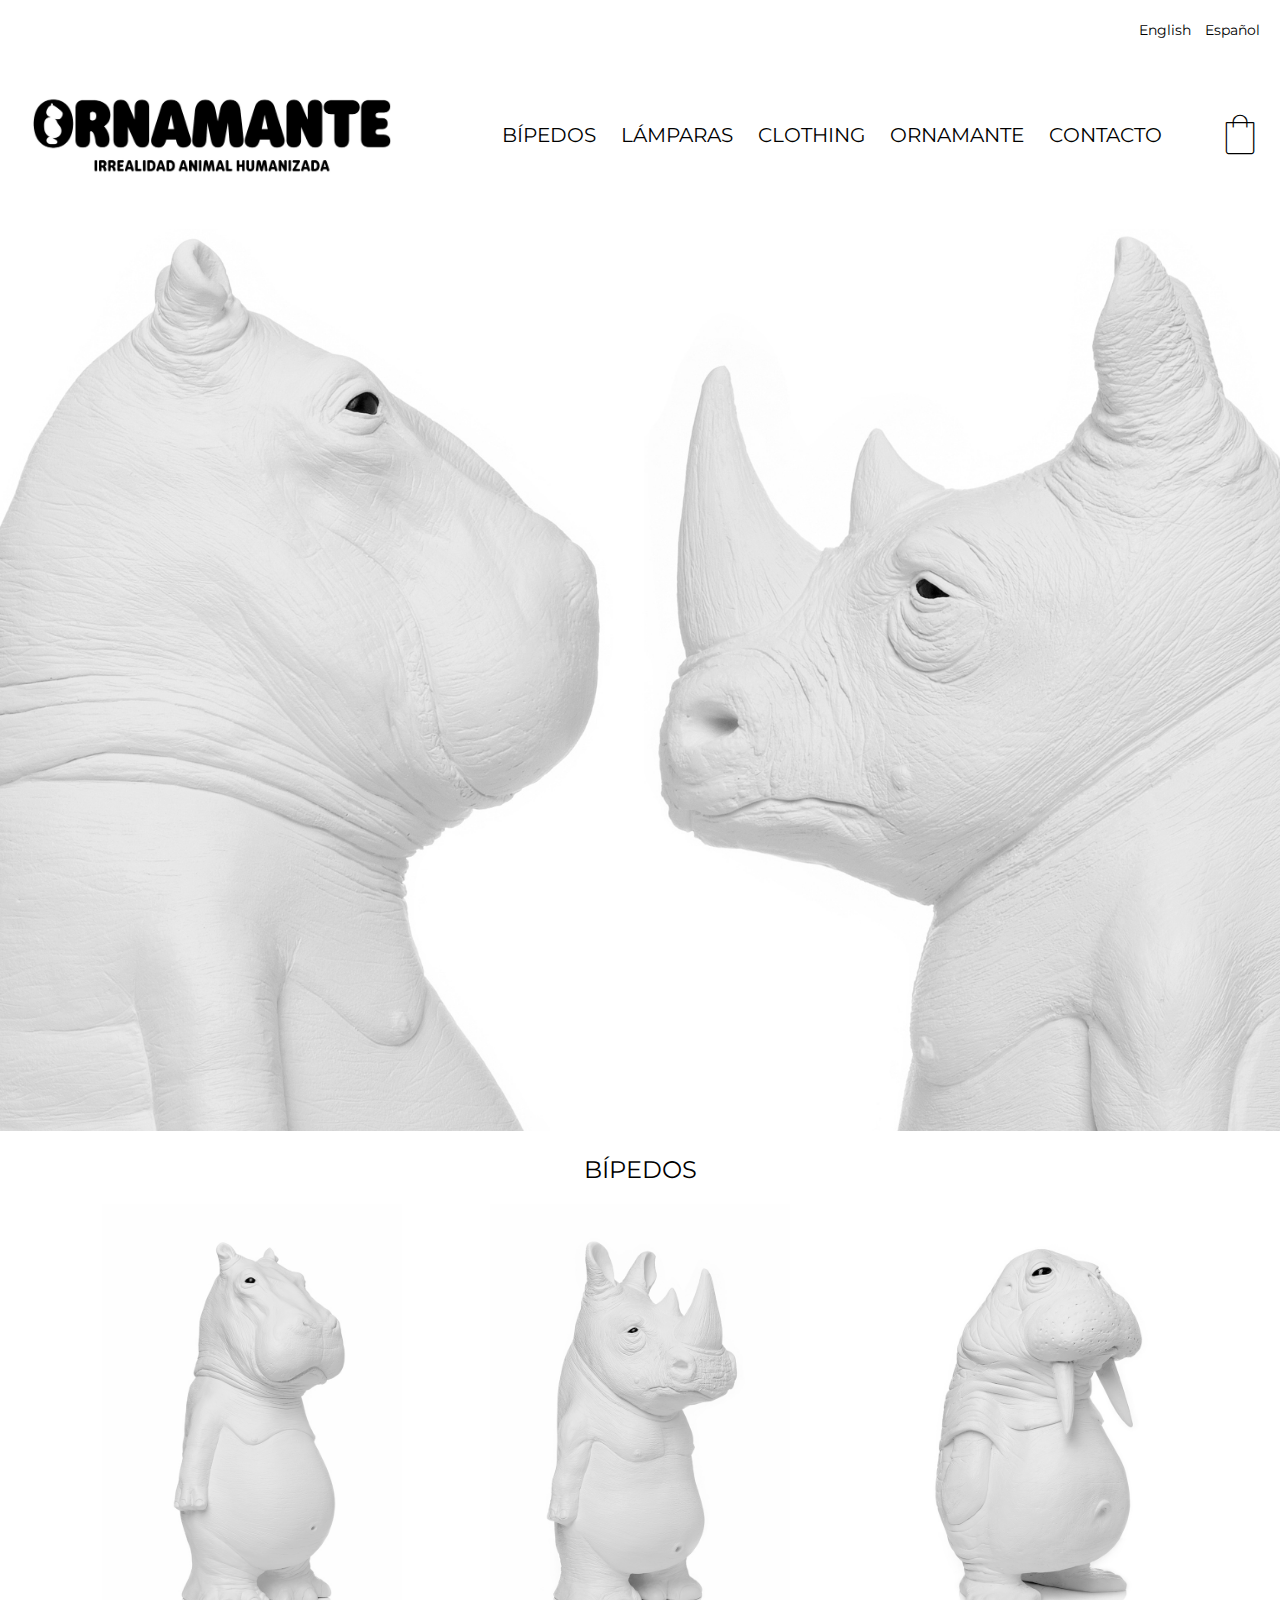
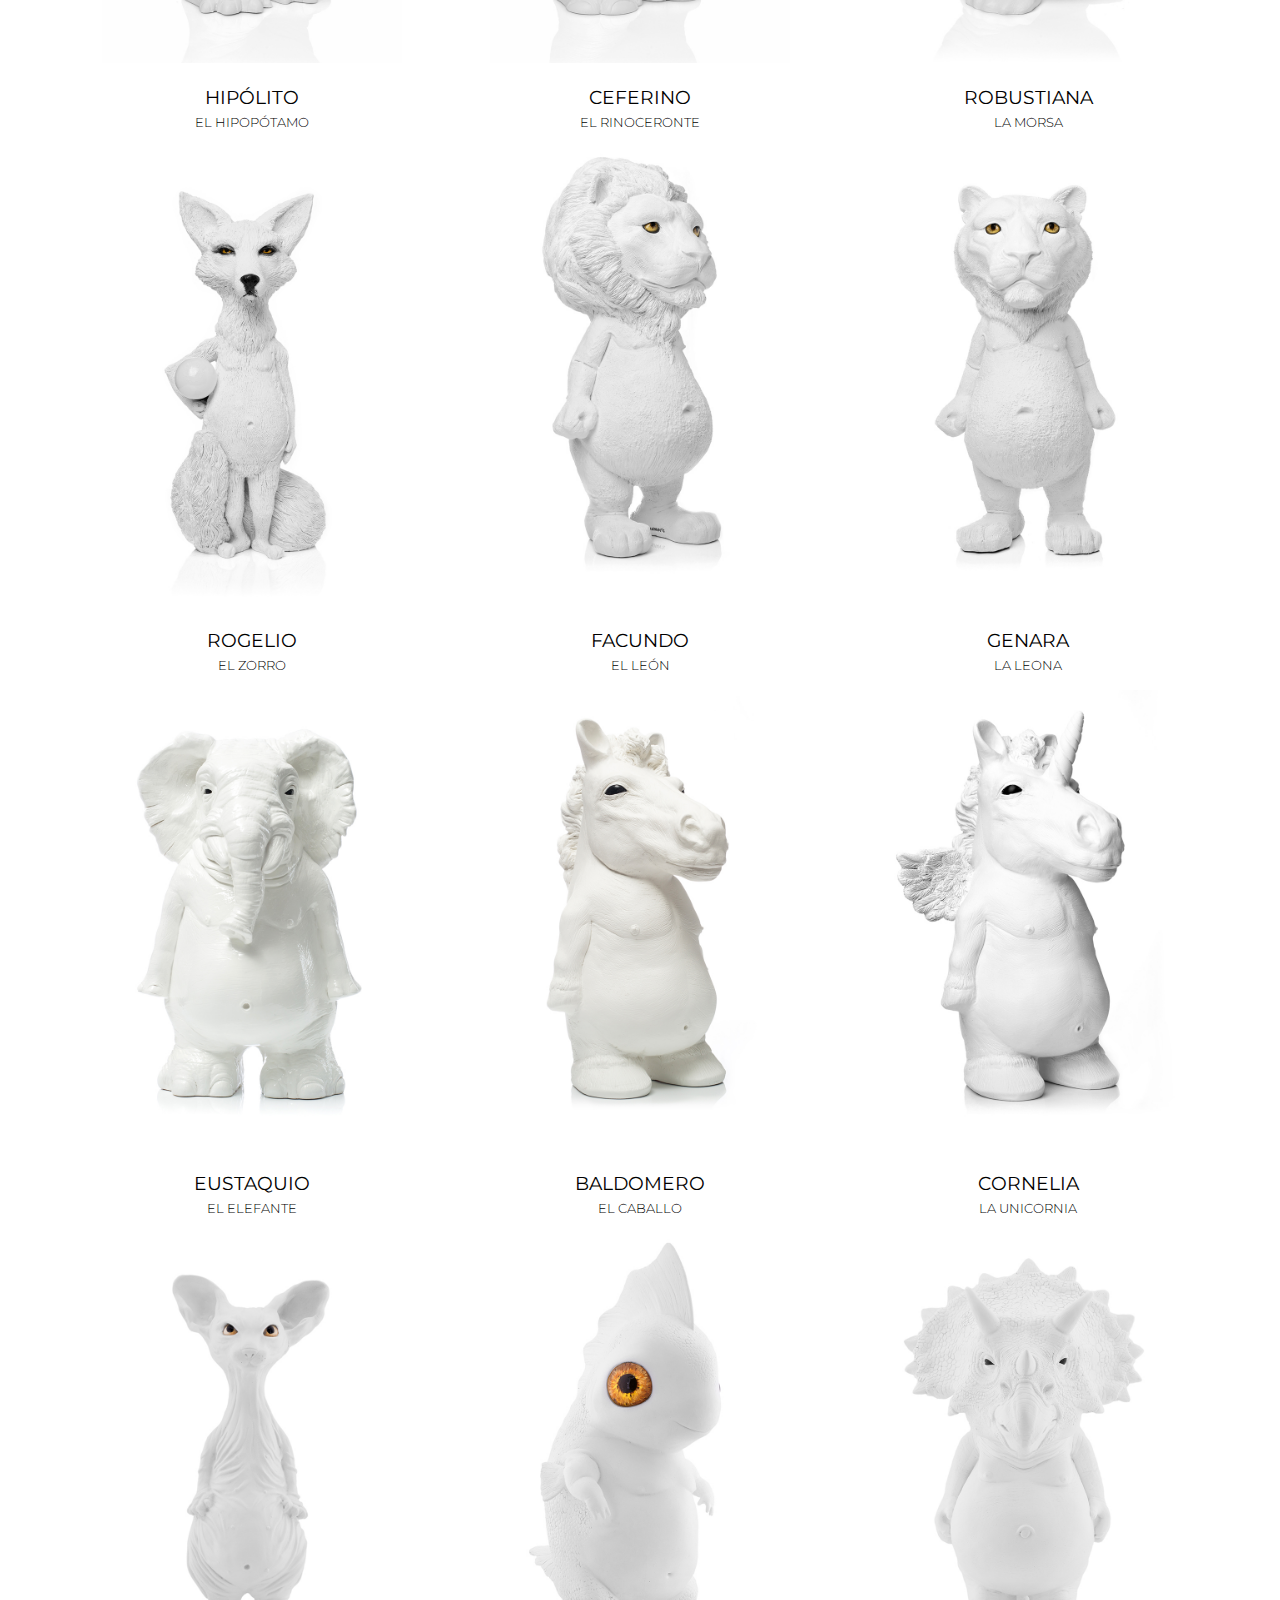
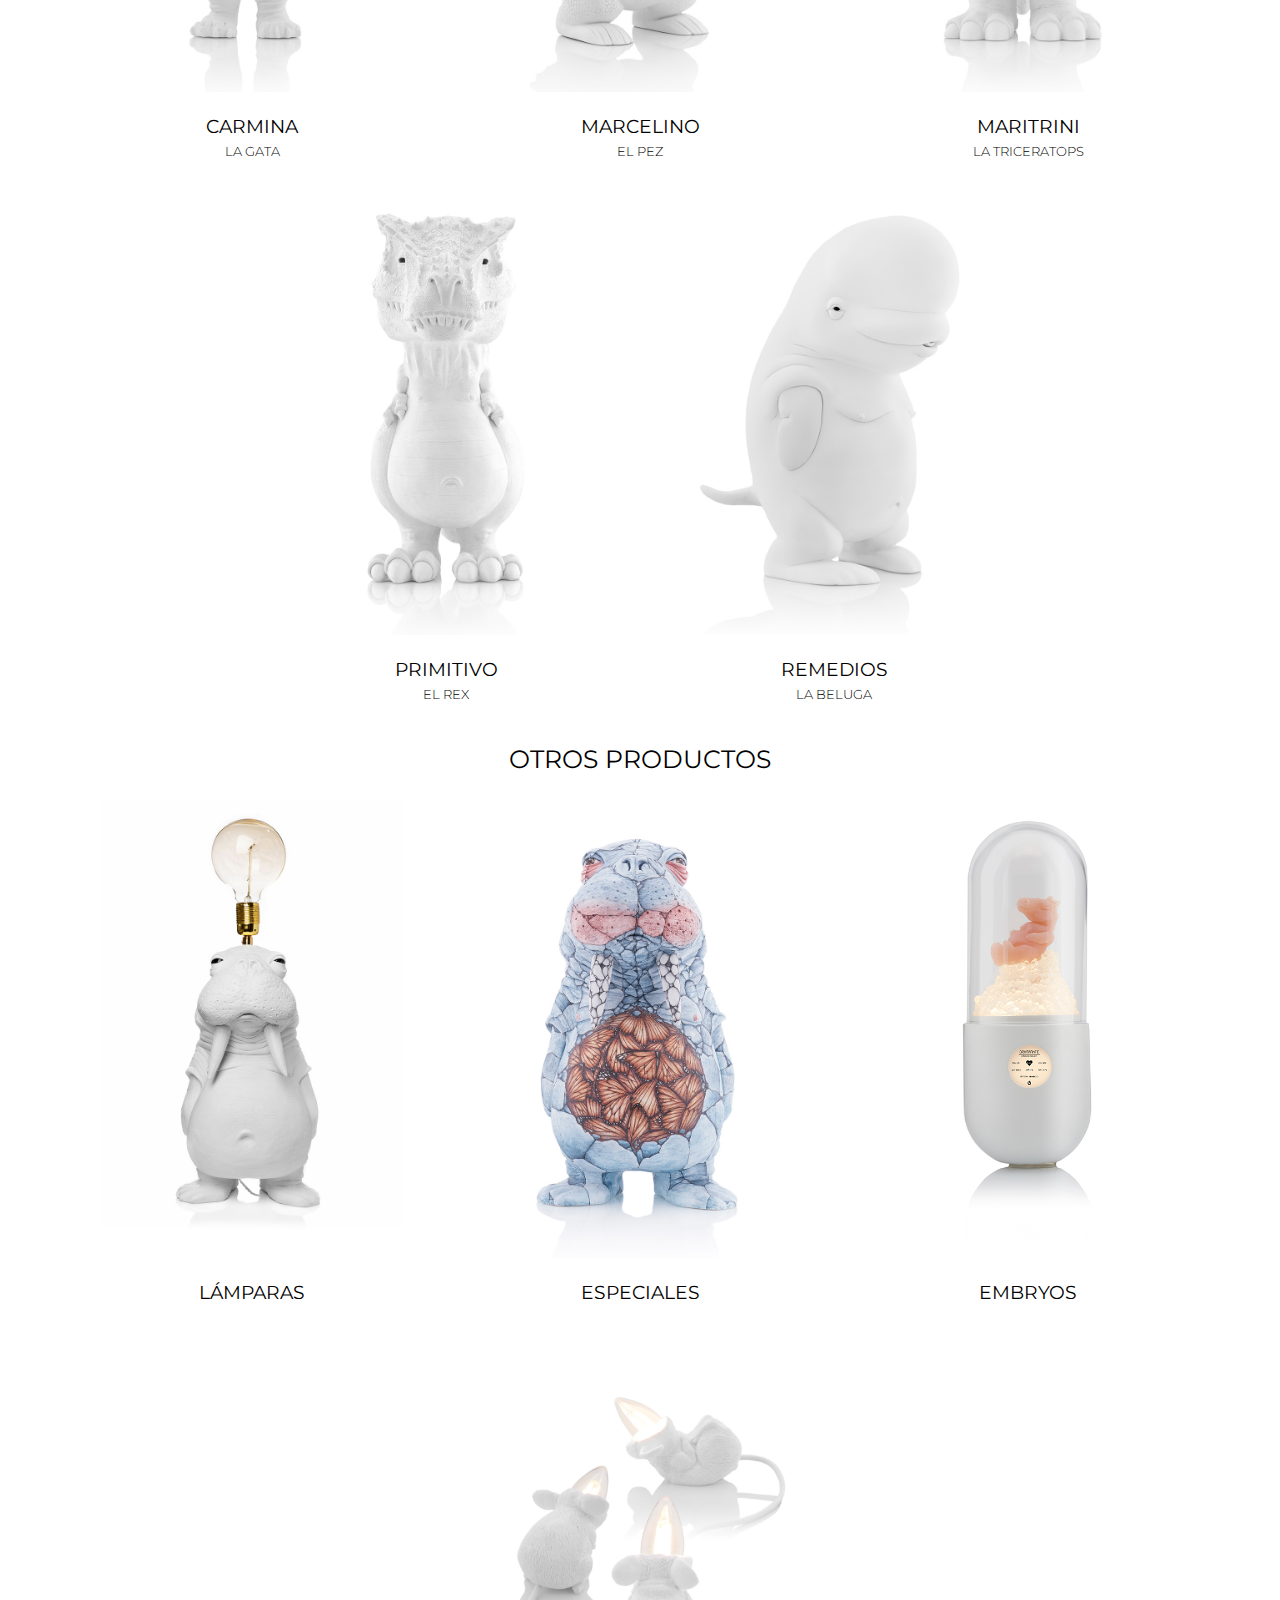
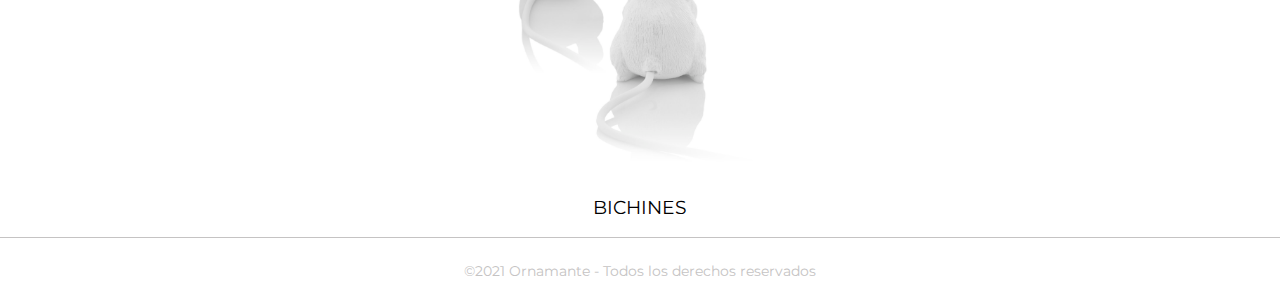
==== index.html @ bd716122 "first" ====
<!DOCTYPE html>
<html lang="es">

<head>
    <meta charset="UTF-8">
    <meta http-equiv="X-UA-Compatible" content="IE=edge">
    <meta name="viewport" content="width=device-width, initial-scale=1.0">
    <title>Ornamante</title>
    <link rel="stylesheet" href="./estilos.css">
    <link rel="stylesheet" href="./assets/icons/icomoon/style.css">
</head>

<body>


    <header class="header">
        <div class="lang">
            <a href="#">English</a>
            <a href="#">Español</a>
        </div>

        <div class="menu">
            <span class="icon-menu-svgrepo-com burger"></span>
            <img class="logo" src="assets/imgs/logo.jpeg">
            <nav class="menu-list">
                <ul class="list">
                    <li>BÍPEDOS</li>
                    <li>LÁMPARAS</li>
                    <li>CLOTHING</li>
                    <li>ORNAMANTE</li>
                    <li>CONTACTO</li>
                </ul>

            </nav>
            <span class="icon-bag-svgrepo-com bag"></span>
        </div>
      
    </header>
    <section>
        <img class="background-img" src="./assets/imgs/foto-portada-home.jpeg">
    </section>
    <section class="main">
        <h2>BÍPEDOS</h2>
        <section>
            <div class="main-items">
                <img class="main-img" src="./assets/imgs/hipolito.jpeg">
                <h3>HIPÓLITO</h3>
                <h4>EL HIPOPÓTAMO</h4>
            </div>
            <div class="main-items">
                <img class="main-img" src="./assets/imgs/ceferino.jpeg">
                <h3>CEFERINO</h3>
                <h4>EL RINOCERONTE</h4>
            </div>
            <div class="main-items">
                <img class="main-img" src="./assets/imgs/robustiana.jpeg">
                <h3>ROBUSTIANA</h3>
                <h4>LA MORSA</h4>
            </div>
            <div class="main-items">
                <img class="main-img" src="./assets/imgs/rogelio.jpeg">
                <h3>ROGELIO</h3>
                <h4>EL ZORRO</h4>
            </div>
            <div class="main-items">
                <img class="main-img" src="./assets/imgs/facundo.jpeg">
                <h3>FACUNDO</h3>
                <h4>EL LEÓN</h4>
            </div>
            <div class="main-items">
                <img class="main-img" src="./assets/imgs/genara.jpeg">
                <h3>GENARA</h3>
                <h4>LA LEONA</h4>
            </div>
            <div class="main-items">
                <img class="main-img" src="./assets/imgs/eustaquio.jpeg">
                <h3>EUSTAQUIO</h3>
                <h4>EL ELEFANTE</h4>
            </div>
            <div class="main-items">
                <img class="main-img" src="./assets/imgs/baldomero.jpeg">
                <h3>BALDOMERO</h3>
                <h4>EL CABALLO</h4>
            </div>
            <div class="main-items">
                <img class="main-img" src="./assets/imgs/cornelia.jpeg">
                <h3>CORNELIA</h3>
                <h4>LA UNICORNIA</h4>
            </div>
            <div class="main-items">
                <img class="main-img" src="./assets/imgs/carmina.jpeg">
                <h3>CARMINA</h3>
                <h4>LA GATA</h4>
            </div>
            <div class="main-items">
                <img class="main-img" src="./assets/imgs/marcelino.jpeg">
                <h3>MARCELINO</h3>
                <h4>EL PEZ</h4>
            </div>
            <div class="main-items">
                <img class="main-img" src="./assets/imgs/maritrini.jpeg">
                <h3>MARITRINI</h3>
                <h4>LA TRICERATOPS</h4>
            </div>
            <div class="main-items">
                <img class="main-img" src="./assets/imgs/primitivo.jpeg">
                <h3>PRIMITIVO</h3>
                <h4>EL REX</h4>
            </div>
            <div class="main-items">
                <img class="main-img" src="./assets/imgs/remedios.jpeg">
                <h3>REMEDIOS</h3>
                <h4>LA BELUGA</h4>
            </div>
        </section>
    </section>
    <section class="others">
        <p class="others-title">OTROS PRODUCTOS</p>
        <section>
            <div class="others-container">
                <img class="main-img" src="./assets/imgs/lampara.jpeg">
                <h3>LÁMPARAS</h3>
            </div>
            <div class="others-container">
                <img class="main-img" src="./assets/imgs/especiales.jpeg">
                <h3>ESPECIALES</h3>
            </div>
            <div class="others-container">
                <img class="main-img" src="./assets/imgs/embryos.jpeg">
                <h3>EMBRYOS</h3>
            </div>
            <div class="others-container">
                <img class="main-img" src="./assets/imgs/bichines.jpeg">
                <h3 >BICHINES</h3>
             </div>
            
        </section>
    </section>
    <footer>
        <section class="footer-links">
            <div>
                <p>ORNAMANTE</p>
                <a href="#">Ornamante</a>
                <a href="#">Contacto</a>
                <a href="#">Prensa</a>
            </div>
            <div>
                <p>TÉRMINOS LEGALES</p>
                <a href="#">Aviso Legal</a>
                <a href="#">Política de privacidad</a>
                <a href="#">Política de cookies</a>
                <a href="#">Términos y condiciones generales</a>
            </div>
            <div>
                <p>MÁS INFORMACIÓN</p>
                <a href="#">Preguntas frecuentes</a>
                <a href="#">Envíos y devoluciones</a>
                <a href="#">Métodos de pago</a>
            </div>
        </section>
        <section class="footer-copyright">
            <p>©2021 Ornamante - Todos los derechos reservados</p>
        </section>

    </footer>

</body>

</html>
---- estilos.css ----
@font-face {
    font-family: "Montserrat";
    src: url(./assets/fonts/Montserrat-Light.ttf);
    font-weight:normal;
}

@font-face {
    font-family: "Montserrat";
    src: url(./assets/fonts/Montserrat-Regular.ttf);
    font-weight:bold;
}
:root{
max-width: 1440px;
}


body{
    font-family: "Montserrat";
    font-weight: bold;
    display: block;
    margin: 0 auto;
}

.header{
    display: block;
    justify-content: center;
    width:100%;
}

.bag{
    font-size: 30px;
    margin-right: 20px;
}

.burger{
    font-size: 30px;
    margin-left: 20px;
}

.menu{
    display:flex;
    justify-content: space-between;
    width:100%;
    align-items: center;
    margin-top: 0;
    margin-bottom: 50px;
}

.lang{
    display: block;
    align-items: center;
    height: 50px;
    text-align: center;
    padding-top: 20px;

}

.lang a{
    text-decoration: none;
    color: black;
    font-size: 13px;
    padding-left: 10px;
}

.logo{
    width: 62.5%;
}

.list li{
    list-style: none;
    display: inline;
}

.background-img{
    width: 100%;
}

.menu-list{
    display:none;
}

.main{
    display:inline-block;
   text-align: center;
   width: 100%;
}

.main h3{
margin-bottom: 5px;
}

.main h4{
    margin-top: 5px;
    font-weight: normal;
    font-size: 13px;
}

.main-items{
    width: 100%;
    display: inline-block;
   text-align: center;
}

.main-img{
    width:300px;
}

.others{
    display: inline-block;
    text-align: center;
    width: 100%;
}

.others-title{
    font-size: 25px;
}

.others-container{
    width:100%;
}

.footer-links{
    display: none;
}

.footer-copyright{
border-top: 1px solid rgb(197, 195, 195);
font-size: 8px;
text-align: center;
color:rgb(197, 195, 195);
}

@media screen and (min-width:768px) and (max-width:1024px){
    .main-items{
        width: 45%;
        display: inline-block;
       text-align: center;
    }

    .lang a{
        
        
        font-size: 14px;
        margin-left: 14px;
    }
    
    .footer-copyright{
       padding: 10px 0;
        font-size: 14px;
        }
    
    .others-container{
        width: 45%;
        display: inline-block;
       text-align: center;
    }

}

@media screen and (min-width:1025px) and (max-width:1280px){
    .lang{
        display: block;
        text-align: right;
        height: 50px;
       
        padding: 20px 20px;
    
    }
    
    .logo{
        width: 30%;
        padding-left: 20px;
    }

    .bag{
        font-size: 40px;
    }

    .burger{
        display: none;
    }

    .menu-list{
        display: inline-block;
        font-size: 20px;
    }

    .list li{
        padding-inline: 10px;
    }

    .main-items{
        width: 30%;
        
    }

    .lang a{
        font-size: 14px;
        
    }
    
    .footer-copyright{
       padding: 10px 0;
        font-size: 14px;
        }
    
    .others-container{
        width: 30%;
        display: inline-block;
       text-align: center;
    }
}

@media screen and (min-width:1281px){
    .lang{
        display: block;
        text-align: right;
        height: 50px;
        padding: 20px 20px;
    }
    
    h2{
        font-size: 40px;
    }

    .logo{
        width: 20%;
        padding-left: 20px;
    }

    .bag{
        font-size: 40px;
    }

    .burger{
        display: none;
    }

    .menu-list{
        display: inline-block;
        font-size: 23px;
        
    }

    .list li{
        padding-inline: 20px;
    }

    .main-items{
        width: 20%;
       
    }

    .lang a{
        font-size: 14px;
        
    }
    
    .others-title{
        font-size: 40px;
    }

    .footer-copyright{
       padding: 10px 0;
        font-size: 14px;
        }
    
    .others-container{
        width: 20%;
        display: inline-block;
       text-align: center;
    }

}
---- assets/icons/icomoon/style.css ----
@font-face {
  font-family: 'icomoon';
  src:  url('fonts/icomoon.eot?q3u8z7');
  src:  url('fonts/icomoon.eot?q3u8z7#iefix') format('embedded-opentype'),
    url('fonts/icomoon.ttf?q3u8z7') format('truetype'),
    url('fonts/icomoon.woff?q3u8z7') format('woff'),
    url('fonts/icomoon.svg?q3u8z7#icomoon') format('svg');
  font-weight: normal;
  font-style: normal;
  font-display: block;
}

[class^="icon-"], [class*=" icon-"] {
  /* use !important to prevent issues with browser extensions that change fonts */
  font-family: 'icomoon' !important;
  speak: never;
  font-style: normal;
  font-weight: normal;
  font-variant: normal;
  text-transform: none;
  line-height: 1;

  /* Better Font Rendering =========== */
  -webkit-font-smoothing: antialiased;
  -moz-osx-font-smoothing: grayscale;
}

.icon-bag-svgrepo-com:before {
  content: "\e900";
}
.icon-menu-svgrepo-com:before {
  content: "\e901";
}
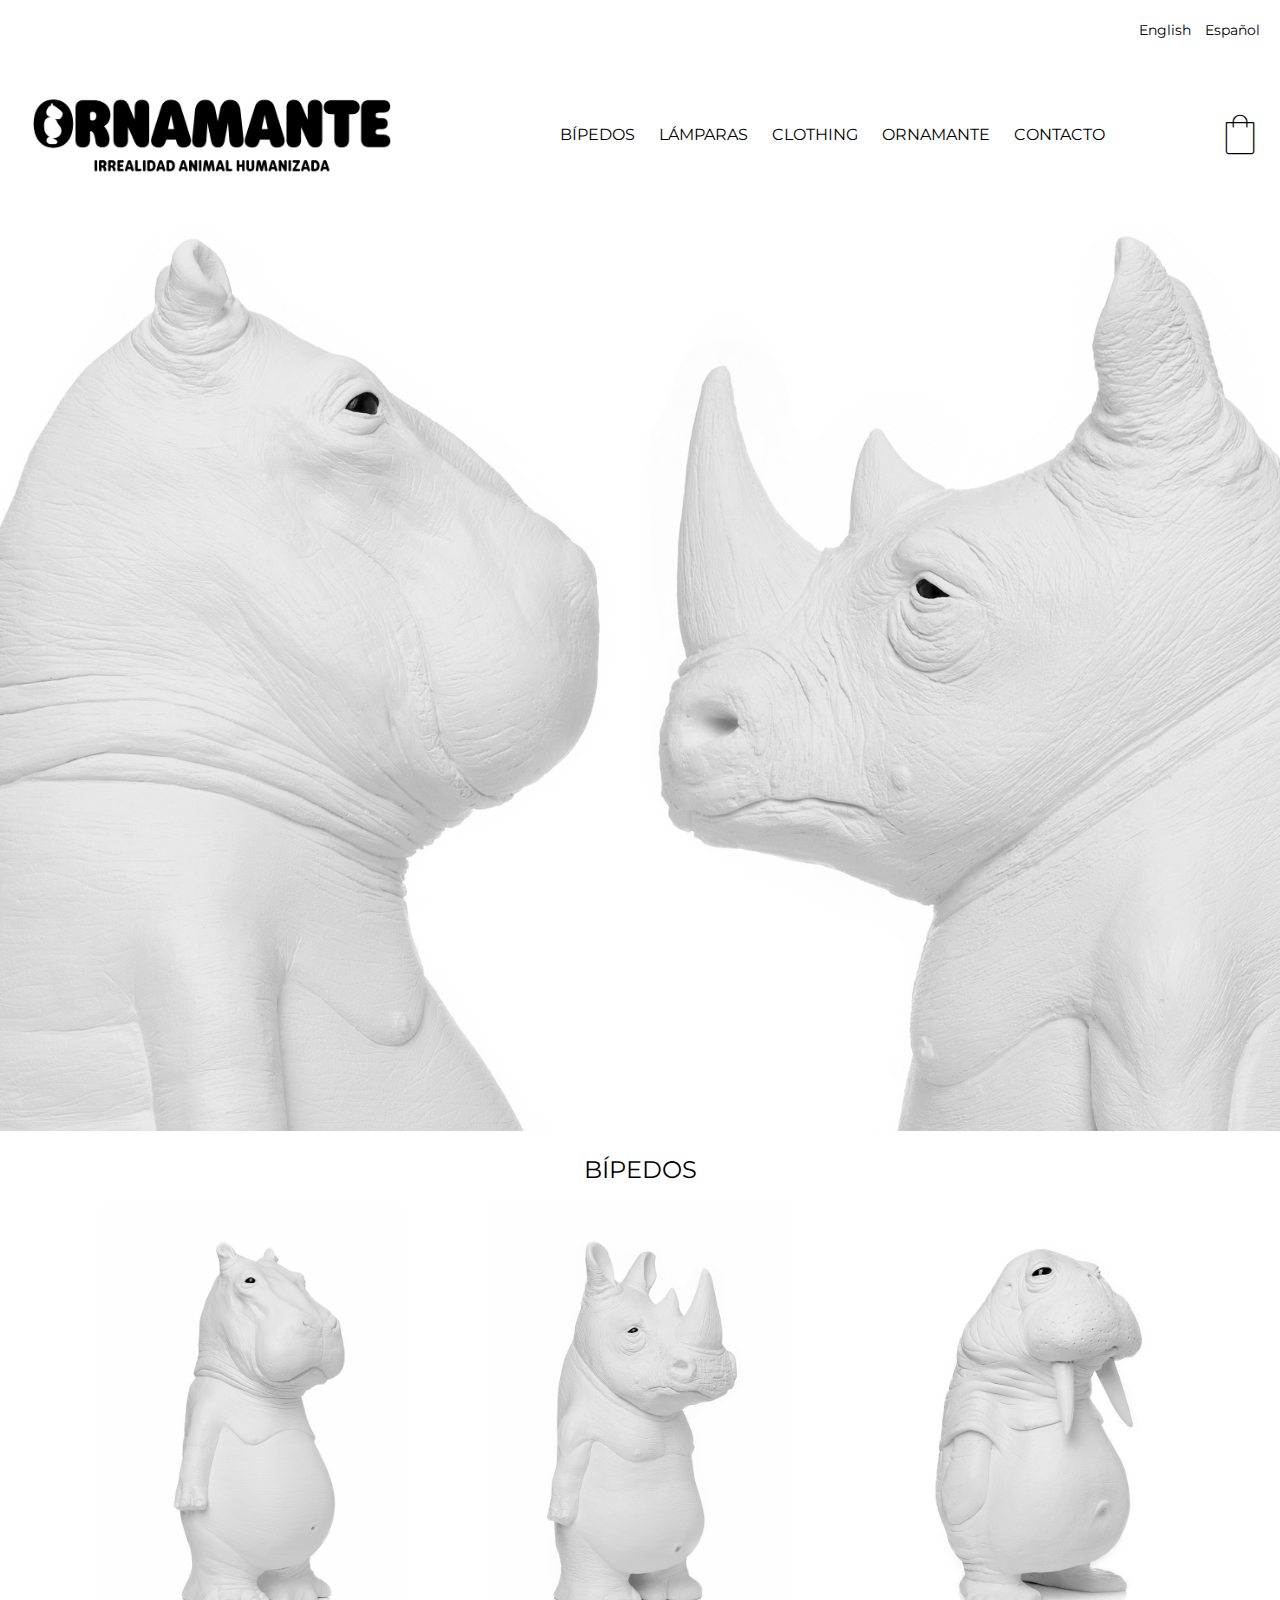
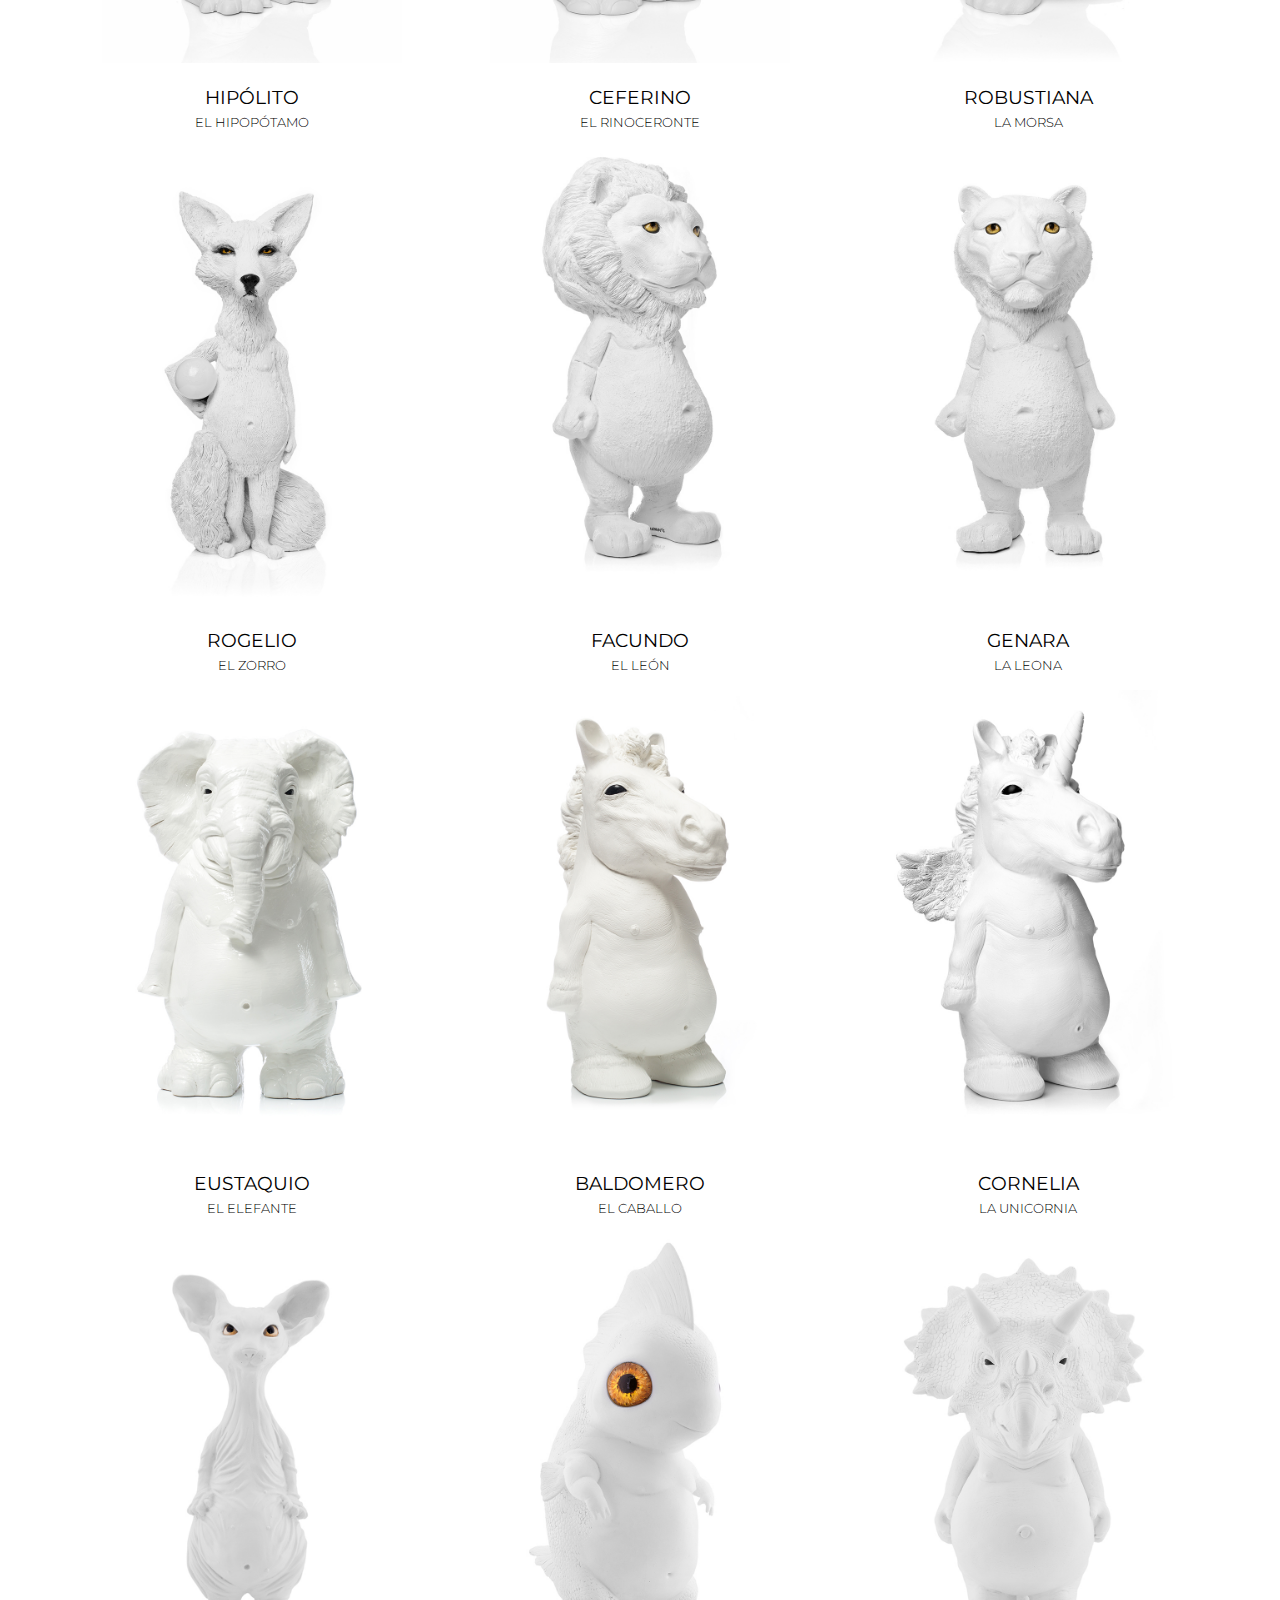
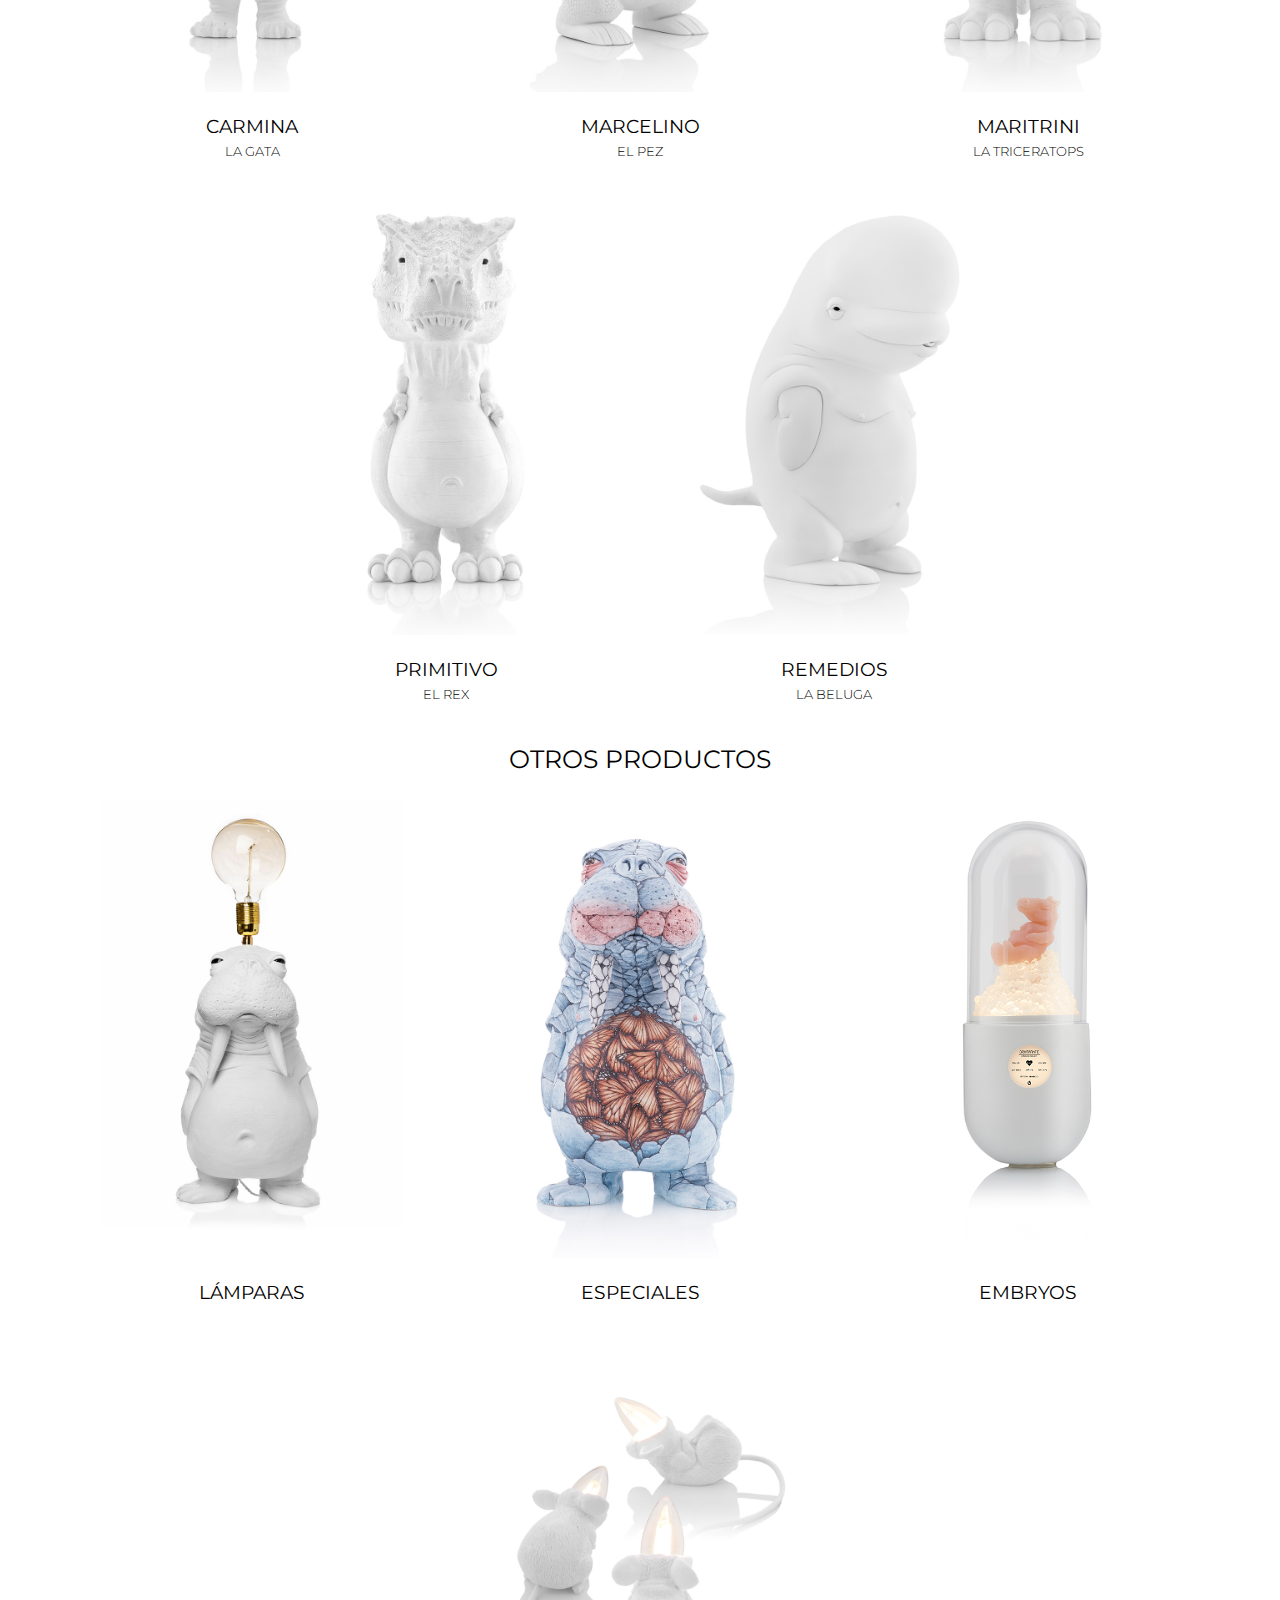
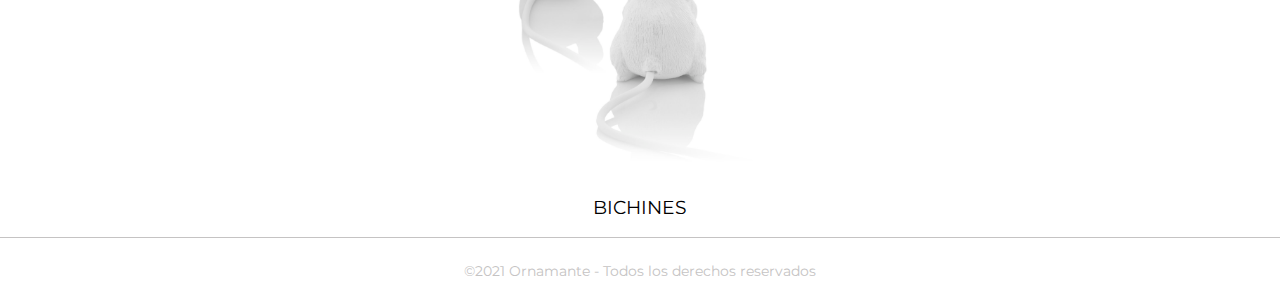
==== commit 4721ad9e: "final" ====
--- a/index.html
+++ b/index.html
@@ -34,7 +34,7 @@
             </nav>
             <span class="icon-bag-svgrepo-com bag"></span>
         </div>
-      
+
     </header>
     <section>
         <img class="background-img" src="./assets/imgs/foto-portada-home.jpeg">
@@ -131,9 +131,9 @@
             </div>
             <div class="others-container">
                 <img class="main-img" src="./assets/imgs/bichines.jpeg">
-                <h3 >BICHINES</h3>
-             </div>
-            
+                <h3>BICHINES</h3>
+            </div>
+
         </section>
     </section>
     <footer>
--- a/estilos.css
+++ b/estilos.css
@@ -1,52 +1,53 @@
 @font-face {
     font-family: "Montserrat";
     src: url(./assets/fonts/Montserrat-Light.ttf);
-    font-weight:normal;
+    font-weight: normal;
 }
 
 @font-face {
     font-family: "Montserrat";
     src: url(./assets/fonts/Montserrat-Regular.ttf);
-    font-weight:bold;
-}
-:root{
-max-width: 1440px;
-}
-
-
-body{
+    font-weight: bold;
+}
+
+:root {
+    max-width: 1440px;
+}
+
+
+body {
     font-family: "Montserrat";
     font-weight: bold;
     display: block;
     margin: 0 auto;
 }
 
-.header{
+.header {
     display: block;
     justify-content: center;
-    width:100%;
-}
-
-.bag{
+    width: 100%;
+}
+
+.bag {
     font-size: 30px;
     margin-right: 20px;
 }
 
-.burger{
+.burger {
     font-size: 30px;
     margin-left: 20px;
 }
 
-.menu{
-    display:flex;
+.menu {
+    display: flex;
     justify-content: space-between;
-    width:100%;
+    width: 100%;
     align-items: center;
     margin-top: 0;
     margin-bottom: 50px;
 }
 
-.lang{
+.lang {
     display: block;
     align-items: center;
     height: 50px;
@@ -55,221 +56,218 @@
 
 }
 
-.lang a{
+.lang a {
     text-decoration: none;
     color: black;
     font-size: 13px;
     padding-left: 10px;
 }
 
-.logo{
+.logo {
     width: 62.5%;
 }
 
-.list li{
+.list li {
     list-style: none;
     display: inline;
 }
 
-.background-img{
-    width: 100%;
-}
-
-.menu-list{
-    display:none;
-}
-
-.main{
-    display:inline-block;
-   text-align: center;
-   width: 100%;
-}
-
-.main h3{
-margin-bottom: 5px;
-}
-
-.main h4{
+.background-img {
+    width: 100%;
+}
+
+.menu-list {
+    display: none;
+}
+
+.main {
+    display: inline-block;
+    text-align: center;
+    width: 100%;
+}
+
+.main h3 {
+    margin-bottom: 5px;
+}
+
+.main h4 {
     margin-top: 5px;
     font-weight: normal;
     font-size: 13px;
 }
 
-.main-items{
+.main-items {
     width: 100%;
     display: inline-block;
-   text-align: center;
-}
-
-.main-img{
-    width:300px;
-}
-
-.others{
+    text-align: center;
+}
+
+.main-img {
+    width: 300px;
+}
+
+.others {
     display: inline-block;
     text-align: center;
     width: 100%;
 }
 
-.others-title{
+.others-title {
     font-size: 25px;
 }
 
-.others-container{
-    width:100%;
-}
-
-.footer-links{
+.others-container {
+    width: 100%;
+}
+
+.footer-links {
     display: none;
 }
 
-.footer-copyright{
-border-top: 1px solid rgb(197, 195, 195);
-font-size: 8px;
-text-align: center;
-color:rgb(197, 195, 195);
-}
-
-@media screen and (min-width:768px) and (max-width:1024px){
-    .main-items{
+.footer-copyright {
+    border-top: 1px solid rgb(197, 195, 195);
+    font-size: 8px;
+    text-align: center;
+    color: rgb(197, 195, 195);
+}
+
+@media screen and (min-width:768px) and (max-width:1024px) {
+    .main-items {
         width: 45%;
         display: inline-block;
-       text-align: center;
-    }
-
-    .lang a{
-        
-        
+        text-align: center;
+    }
+
+    .lang a {
+
+
         font-size: 14px;
         margin-left: 14px;
     }
-    
-    .footer-copyright{
-       padding: 10px 0;
-        font-size: 14px;
-        }
-    
-    .others-container{
+
+    .footer-copyright {
+        padding: 10px 0;
+        font-size: 14px;
+    }
+
+    .others-container {
         width: 45%;
         display: inline-block;
-       text-align: center;
-    }
-
-}
-
-@media screen and (min-width:1025px) and (max-width:1280px){
-    .lang{
-        display: block;
-        text-align: right;
-        height: 50px;
-       
-        padding: 20px 20px;
-    
-    }
-    
-    .logo{
-        width: 30%;
-        padding-left: 20px;
-    }
-
-    .bag{
-        font-size: 40px;
-    }
-
-    .burger{
-        display: none;
-    }
-
-    .menu-list{
-        display: inline-block;
-        font-size: 20px;
-    }
-
-    .list li{
-        padding-inline: 10px;
-    }
-
-    .main-items{
-        width: 30%;
-        
-    }
-
-    .lang a{
-        font-size: 14px;
-        
-    }
-    
-    .footer-copyright{
-       padding: 10px 0;
-        font-size: 14px;
-        }
-    
-    .others-container{
-        width: 30%;
-        display: inline-block;
-       text-align: center;
-    }
-}
-
-@media screen and (min-width:1281px){
-    .lang{
+        text-align: center;
+    }
+
+}
+
+@media screen and (min-width:1025px) and (max-width:1280px) {
+    .lang {
         display: block;
         text-align: right;
         height: 50px;
         padding: 20px 20px;
     }
-    
-    h2{
-        font-size: 40px;
-    }
-
-    .logo{
+
+    .logo {
+        width: 30%;
+        padding-left: 20px;
+    }
+
+    .bag {
+        font-size: 40px;
+    }
+
+    .burger {
+        display: none;
+    }
+
+    .menu-list {
+        display: inline-block;
+        font-size: 16px;
+    }
+
+    .list li {
+        padding-inline: 10px;
+    }
+
+    .main-items {
+        width: 30%;
+
+    }
+
+    .lang a {
+        font-size: 14px;
+
+    }
+
+    .footer-copyright {
+        padding: 10px 0;
+        font-size: 14px;
+    }
+
+    .others-container {
+        width: 30%;
+        display: inline-block;
+        text-align: center;
+    }
+}
+
+@media screen and (min-width:1281px) and (max-width:1440px){
+    .lang {
+        display: block;
+        text-align: right;
+        height: 50px;
+        padding: 20px 20px;
+    }
+
+    h2 {
+        font-size: 40px;
+    }
+
+    .logo {
         width: 20%;
         padding-left: 20px;
     }
 
-    .bag{
-        font-size: 40px;
-    }
-
-    .burger{
+    .bag {
+        font-size: 40px;
+    }
+
+    .burger {
         display: none;
     }
 
-    .menu-list{
-        display: inline-block;
-        font-size: 23px;
-        
-    }
-
-    .list li{
+    .menu-list {
+        display: inline-block;
+        font-size: 16px;
+
+    }
+
+    .list li {
         padding-inline: 20px;
     }
 
-    .main-items{
+    .main-items {
         width: 20%;
-       
-    }
-
-    .lang a{
-        font-size: 14px;
-        
-    }
-    
-    .others-title{
-        font-size: 40px;
-    }
-
-    .footer-copyright{
-       padding: 10px 0;
-        font-size: 14px;
-        }
-    
-    .others-container{
+
+    }
+
+    .lang a {
+        font-size: 14px;
+
+    }
+
+    .others-title {
+        font-size: 40px;
+    }
+
+    .footer-copyright {
+        padding: 10px 0;
+        font-size: 14px;
+    }
+
+    .others-container {
         width: 20%;
         display: inline-block;
-       text-align: center;
-    }
-
-}
-
+        text-align: center;
+    }
+
+}